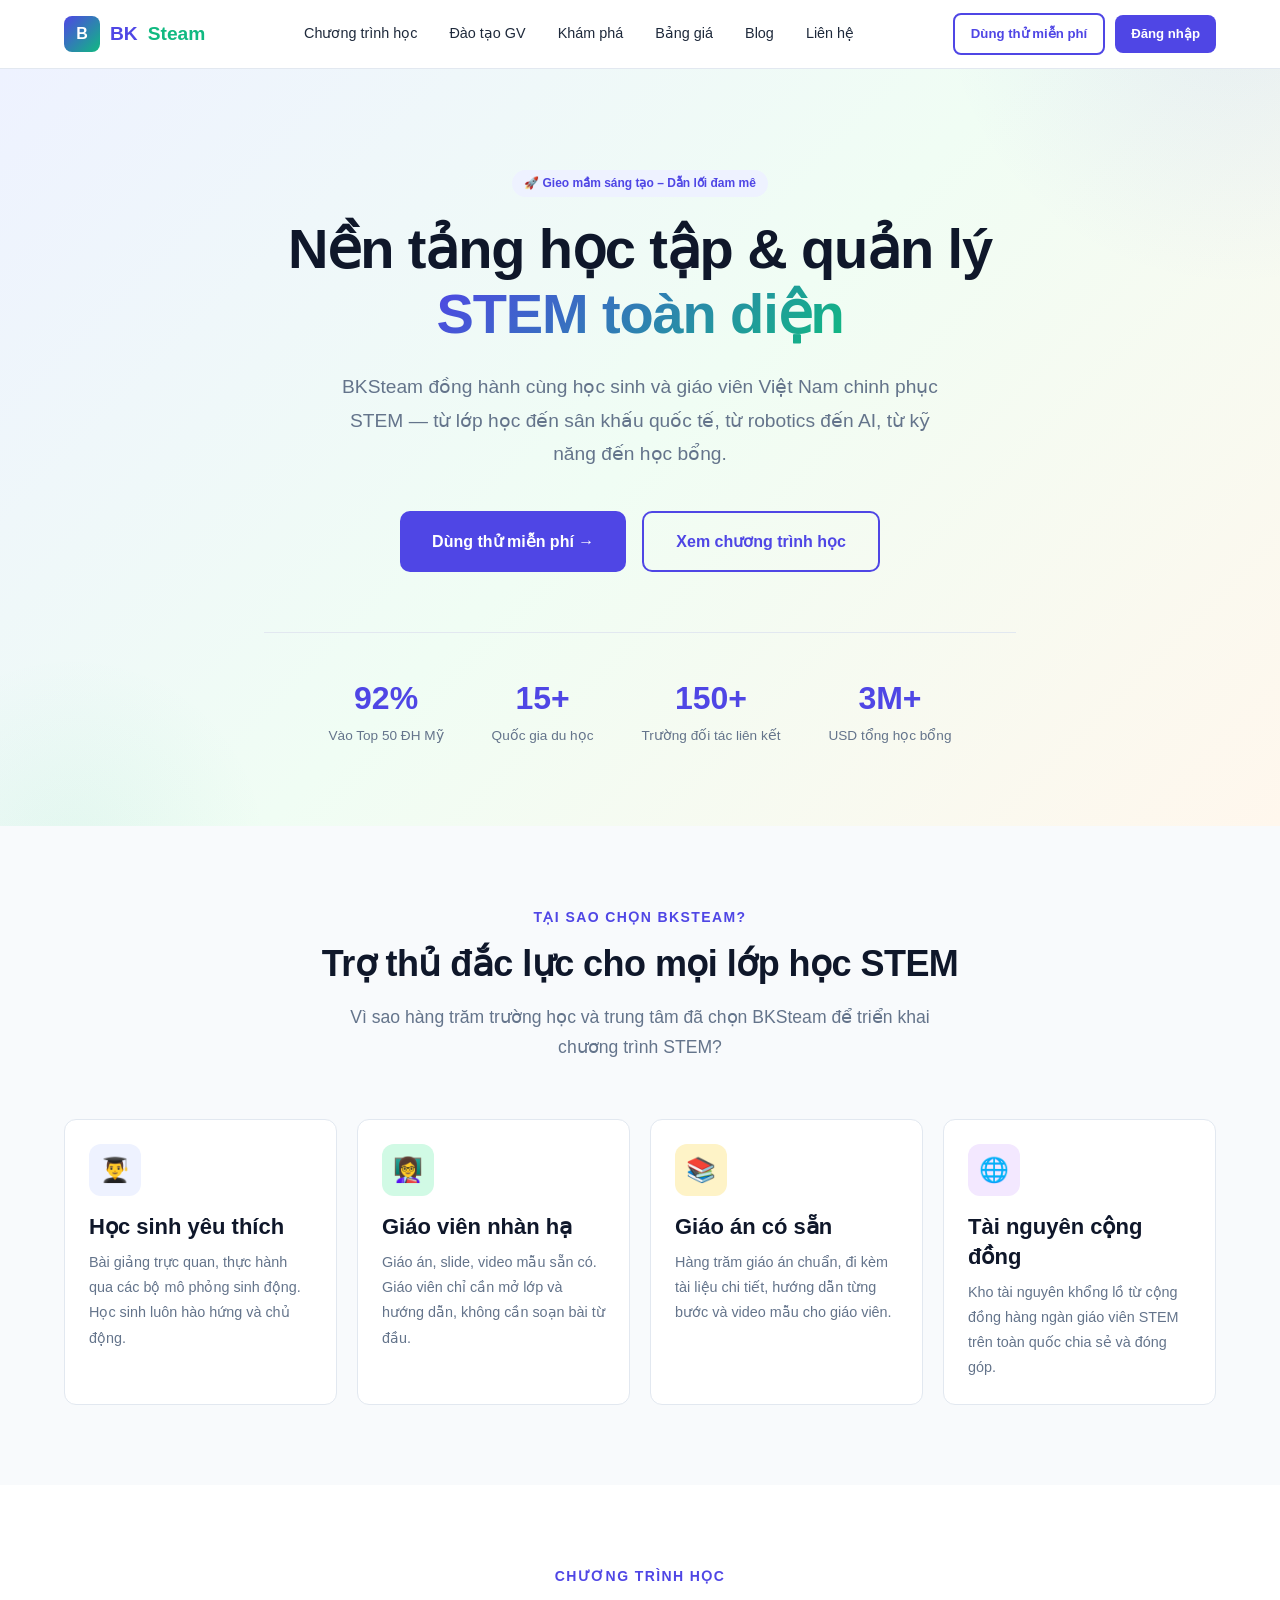
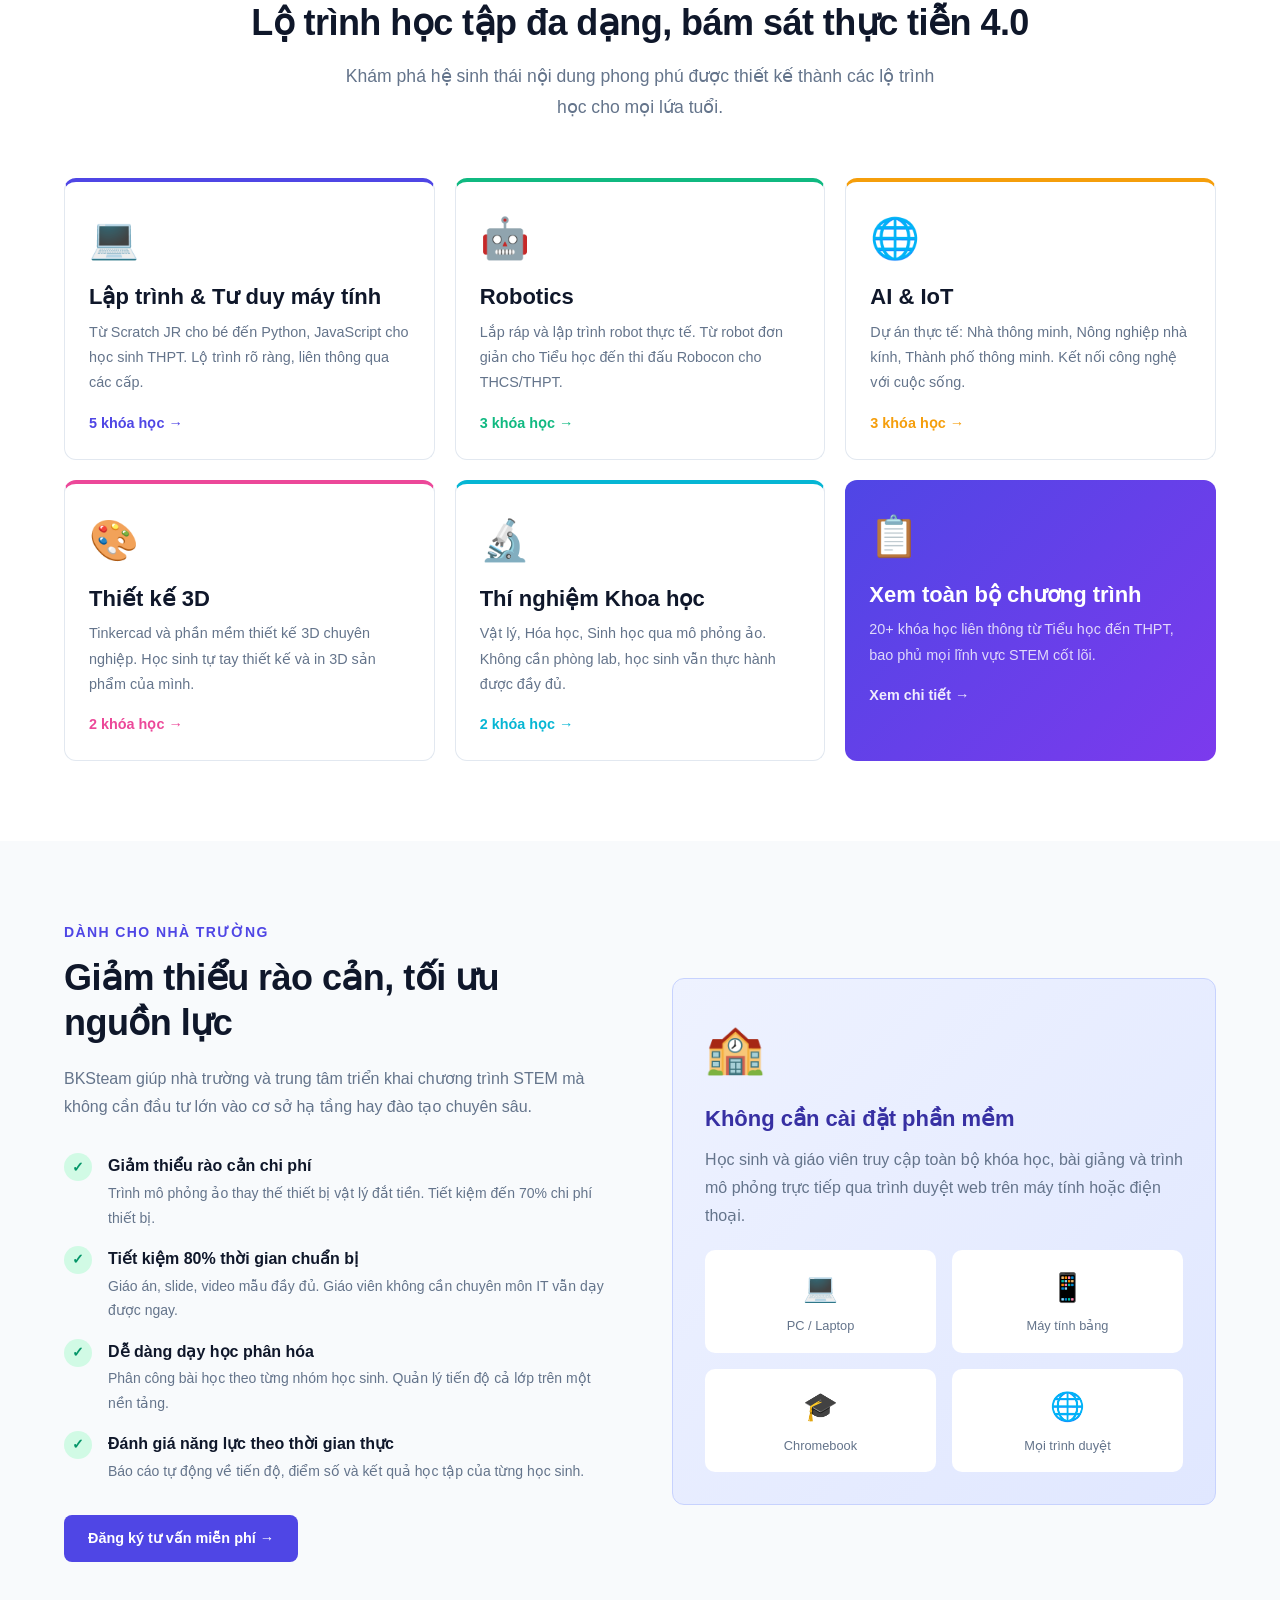
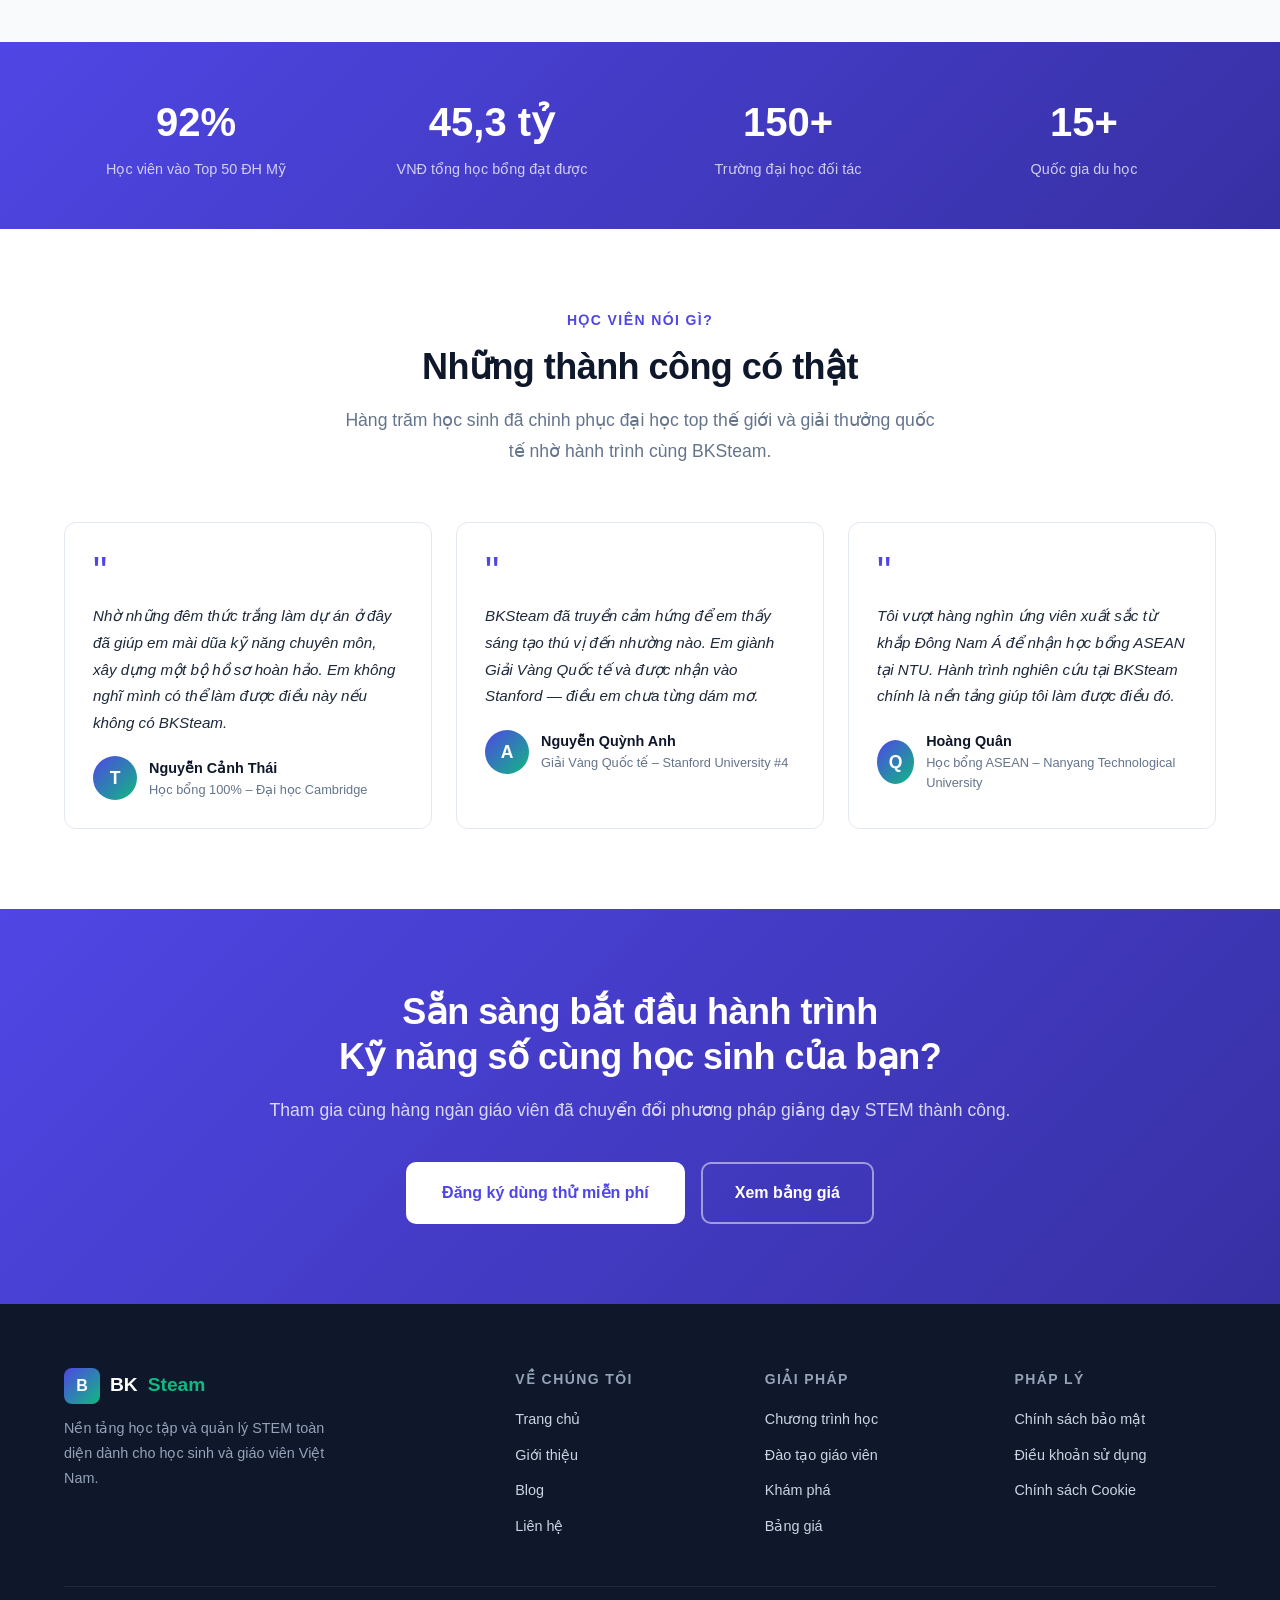
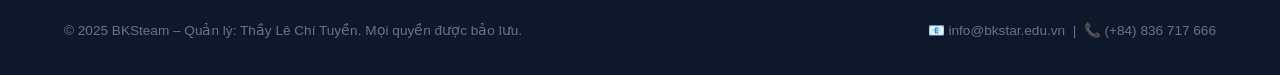
==== index.html @ f7e73af7 "Initial commit – BKSteam website hoàn chỉnh - 8 trang HTML: index, curriculum, teacher-training, exp" ====
﻿<!DOCTYPE html>
<html lang="vi">
<head>
<meta charset="UTF-8">
<meta name="viewport" content="width=device-width, initial-scale=1.0">
<title>BKSteam – Nền tảng học tập và quản lý STEM toàn diện</title>
<meta name="description" content="Giải pháp sẵn sàng cho lớp học giúp các trường và trung tâm triển khai giáo dục STEM dễ dàng.">
<link rel="stylesheet" href="css/style.css">
</head>
<body>

<!-- NAV -->
<nav class="nav">
  <div class="container nav-inner">
    <a href="index.html" class="nav-logo">
      <div class="nav-logo-icon">B</div>
      BK<span>Steam</span>
    </a>
    <div class="nav-links">
      <a href="curriculum.html">Chương trình học</a>
      <a href="teacher-training.html">Đào tạo GV</a>
      <a href="explore.html">Khám phá</a>
      <a href="pricing.html">Bảng giá</a>
      <a href="blog.html">Blog</a>
      <a href="contact.html">Liên hệ</a>
    </div>
    <div class="nav-cta">
      <a href="contact.html" class="btn btn-outline btn-sm">Dùng thử miễn phí</a>
      <a href="login.html" class="btn btn-primary btn-sm">Đăng nhập</a>
    </div>
    <button class="nav-hamburger" aria-label="Menu">
      <span></span><span></span><span></span>
    </button>
  </div>
  <div class="nav-mobile">
    <a href="curriculum.html">Chương trình học</a>
    <a href="teacher-training.html">Đào tạo Giáo viên</a>
    <a href="explore.html">Khám phá</a>
    <a href="pricing.html">Bảng giá</a>
    <a href="blog.html">Blog</a>
    <a href="contact.html">Liên hệ</a>
    <a href="contact.html" class="btn btn-primary">Dùng thử miễn phí</a>
  </div>
</nav>

<!-- HERO -->
<section class="hero">
  <div class="container hero-content">
    <div class="hero-badge">
      <span class="badge badge-primary">🚀 Gieo mầm sáng tạo – Dẫn lối đam mê</span>
    </div>
    <h1>Nền tảng học tập &amp; quản lý<br><span>STEM toàn diện</span></h1>
    <p>BKSteam đồng hành cùng học sinh và giáo viên Việt Nam chinh phục STEM — từ lớp học đến sân khấu quốc tế, từ robotics đến AI, từ kỹ năng đến học bổng.</p>
    <div class="hero-cta">
      <a href="contact.html" class="btn btn-primary btn-lg">Dùng thử miễn phí →</a>
      <a href="curriculum.html" class="btn btn-outline btn-lg">Xem chương trình học</a>
    </div>
    <div class="hero-stats">
      <div>
        <div class="hero-stat-num">92%</div>
        <div class="hero-stat-label">Vào Top 50 ĐH Mỹ</div>
      </div>
      <div>
        <div class="hero-stat-num">15+</div>
        <div class="hero-stat-label">Quốc gia du học</div>
      </div>
      <div>
        <div class="hero-stat-num">150+</div>
        <div class="hero-stat-label">Trường đối tác liên kết</div>
      </div>
      <div>
        <div class="hero-stat-num">3M+</div>
        <div class="hero-stat-label">USD tổng học bổng</div>
      </div>
    </div>
  </div>
</section>

<!-- FEATURES -->
<section class="section bg-gray" style="background:var(--bg-gray)">
  <div class="container">
    <div class="section-header">
      <div class="label">Tại sao chọn BKSteam?</div>
      <h2>Trợ thủ đắc lực cho mọi lớp học STEM</h2>
      <p>Vì sao hàng trăm trường học và trung tâm đã chọn BKSteam để triển khai chương trình STEM?</p>
    </div>
    <div class="grid-4">
      <div class="card">
        <div class="card-icon blue">👨‍🎓</div>
        <h3>Học sinh yêu thích</h3>
        <p>Bài giảng trực quan, thực hành qua các bộ mô phỏng sinh động. Học sinh luôn hào hứng và chủ động.</p>
      </div>
      <div class="card">
        <div class="card-icon green">👩‍🏫</div>
        <h3>Giáo viên nhàn hạ</h3>
        <p>Giáo án, slide, video mẫu sẵn có. Giáo viên chỉ cần mở lớp và hướng dẫn, không cần soạn bài từ đầu.</p>
      </div>
      <div class="card">
        <div class="card-icon amber">📚</div>
        <h3>Giáo án có sẵn</h3>
        <p>Hàng trăm giáo án chuẩn, đi kèm tài liệu chi tiết, hướng dẫn từng bước và video mẫu cho giáo viên.</p>
      </div>
      <div class="card">
        <div class="card-icon purple">🌐</div>
        <h3>Tài nguyên cộng đồng</h3>
        <p>Kho tài nguyên khổng lồ từ cộng đồng hàng ngàn giáo viên STEM trên toàn quốc chia sẻ và đóng góp.</p>
      </div>
    </div>
  </div>
</section>

<!-- CURRICULUM PREVIEW -->
<section class="section">
  <div class="container">
    <div class="section-header">
      <div class="label">Chương trình học</div>
      <h2>Lộ trình học tập đa dạng, bám sát thực tiễn 4.0</h2>
      <p>Khám phá hệ sinh thái nội dung phong phú được thiết kế thành các lộ trình học cho mọi lứa tuổi.</p>
    </div>
    <div class="grid-3" style="gap:20px">
      <a href="curriculum.html#lap-trinh" class="card" style="border-top:4px solid #4F46E5">
        <div style="font-size:2.5rem;margin-bottom:12px">💻</div>
        <h3>Lập trình & Tư duy máy tính</h3>
        <p>Từ Scratch JR cho bé đến Python, JavaScript cho học sinh THPT. Lộ trình rõ ràng, liên thông qua các cấp.</p>
        <div style="margin-top:16px;color:var(--primary);font-weight:600;font-size:.9rem">5 khóa học →</div>
      </a>
      <a href="curriculum.html#robotics" class="card" style="border-top:4px solid #10B981">
        <div style="font-size:2.5rem;margin-bottom:12px">🤖</div>
        <h3>Robotics</h3>
        <p>Lắp ráp và lập trình robot thực tế. Từ robot đơn giản cho Tiểu học đến thi đấu Robocon cho THCS/THPT.</p>
        <div style="margin-top:16px;color:var(--secondary);font-weight:600;font-size:.9rem">3 khóa học →</div>
      </a>
      <a href="curriculum.html#ai-iot" class="card" style="border-top:4px solid #F59E0B">
        <div style="font-size:2.5rem;margin-bottom:12px">🌐</div>
        <h3>AI & IoT</h3>
        <p>Dự án thực tế: Nhà thông minh, Nông nghiệp nhà kính, Thành phố thông minh. Kết nối công nghệ với cuộc sống.</p>
        <div style="margin-top:16px;color:var(--accent);font-weight:600;font-size:.9rem">3 khóa học →</div>
      </a>
      <a href="curriculum.html#thiet-ke-3d" class="card" style="border-top:4px solid #EC4899">
        <div style="font-size:2.5rem;margin-bottom:12px">🎨</div>
        <h3>Thiết kế 3D</h3>
        <p>Tinkercad và phần mềm thiết kế 3D chuyên nghiệp. Học sinh tự tay thiết kế và in 3D sản phẩm của mình.</p>
        <div style="margin-top:16px;color:#EC4899;font-weight:600;font-size:.9rem">2 khóa học →</div>
      </a>
      <a href="curriculum.html#khoa-hoc" class="card" style="border-top:4px solid #06B6D4">
        <div style="font-size:2.5rem;margin-bottom:12px">🔬</div>
        <h3>Thí nghiệm Khoa học</h3>
        <p>Vật lý, Hóa học, Sinh học qua mô phỏng ảo. Không cần phòng lab, học sinh vẫn thực hành được đầy đủ.</p>
        <div style="margin-top:16px;color:#06B6D4;font-weight:600;font-size:.9rem">2 khóa học →</div>
      </a>
      <a href="curriculum.html" class="card" style="background:linear-gradient(135deg,#4F46E5,#7C3AED);border:none;color:#fff">
        <div style="font-size:2.5rem;margin-bottom:12px">📋</div>
        <h3 style="color:#fff">Xem toàn bộ chương trình</h3>
        <p style="color:rgba(255,255,255,.8)">20+ khóa học liên thông từ Tiểu học đến THPT, bao phủ mọi lĩnh vực STEM cốt lõi.</p>
        <div style="margin-top:16px;color:rgba(255,255,255,.9);font-weight:600;font-size:.9rem">Xem chi tiết →</div>
      </a>
    </div>
  </div>
</section>

<!-- BENEFITS FOR SCHOOLS -->
<section class="section" style="background:var(--bg-gray)">
  <div class="container">
    <div style="display:grid;grid-template-columns:1fr 1fr;gap:64px;align-items:center">
      <div>
        <div class="label" style="color:var(--primary);font-size:.875rem;font-weight:700;letter-spacing:.1em;text-transform:uppercase;margin-bottom:12px">Dành cho nhà trường</div>
        <h2 style="color:var(--text-dark);margin-bottom:20px">Giảm thiểu rào cản, tối ưu nguồn lực</h2>
        <p style="margin-bottom:32px">BKSteam giúp nhà trường và trung tâm triển khai chương trình STEM mà không cần đầu tư lớn vào cơ sở hạ tầng hay đào tạo chuyên sâu.</p>
        <div class="feature-list">
          <div class="feature-item">
            <div class="feature-check">✓</div>
            <div>
              <h4>Giảm thiểu rào cản chi phí</h4>
              <p>Trình mô phỏng ảo thay thế thiết bị vật lý đắt tiền. Tiết kiệm đến 70% chi phí thiết bị.</p>
            </div>
          </div>
          <div class="feature-item">
            <div class="feature-check">✓</div>
            <div>
              <h4>Tiết kiệm 80% thời gian chuẩn bị</h4>
              <p>Giáo án, slide, video mẫu đầy đủ. Giáo viên không cần chuyên môn IT vẫn dạy được ngay.</p>
            </div>
          </div>
          <div class="feature-item">
            <div class="feature-check">✓</div>
            <div>
              <h4>Dễ dàng dạy học phân hóa</h4>
              <p>Phân công bài học theo từng nhóm học sinh. Quản lý tiến độ cả lớp trên một nền tảng.</p>
            </div>
          </div>
          <div class="feature-item">
            <div class="feature-check">✓</div>
            <div>
              <h4>Đánh giá năng lực theo thời gian thực</h4>
              <p>Báo cáo tự động về tiến độ, điểm số và kết quả học tập của từng học sinh.</p>
            </div>
          </div>
        </div>
        <a href="contact.html" class="btn btn-primary mt-8" style="margin-top:32px">Đăng ký tư vấn miễn phí →</a>
      </div>
      <div>
        <div class="highlight-box">
          <div style="font-size:3rem;margin-bottom:16px">🏫</div>
          <h3 style="color:var(--primary-dark);margin-bottom:12px">Không cần cài đặt phần mềm</h3>
          <p style="margin-bottom:20px">Học sinh và giáo viên truy cập toàn bộ khóa học, bài giảng và trình mô phỏng trực tiếp qua trình duyệt web trên máy tính hoặc điện thoại.</p>
          <div style="display:grid;grid-template-columns:1fr 1fr;gap:16px">
            <div style="background:#fff;border-radius:10px;padding:16px;text-align:center">
              <div style="font-size:1.75rem">💻</div>
              <div style="font-size:.8rem;color:var(--text-muted);margin-top:6px">PC / Laptop</div>
            </div>
            <div style="background:#fff;border-radius:10px;padding:16px;text-align:center">
              <div style="font-size:1.75rem">📱</div>
              <div style="font-size:.8rem;color:var(--text-muted);margin-top:6px">Máy tính bảng</div>
            </div>
            <div style="background:#fff;border-radius:10px;padding:16px;text-align:center">
              <div style="font-size:1.75rem">🎓</div>
              <div style="font-size:.8rem;color:var(--text-muted);margin-top:6px">Chromebook</div>
            </div>
            <div style="background:#fff;border-radius:10px;padding:16px;text-align:center">
              <div style="font-size:1.75rem">🌐</div>
              <div style="font-size:.8rem;color:var(--text-muted);margin-top:6px">Mọi trình duyệt</div>
            </div>
          </div>
        </div>
      </div>
    </div>
  </div>
</section>

<!-- STATS -->
<div class="stats-bar">
  <div class="container">
    <div class="stats-bar-grid">
      <div><div class="stats-bar-num">92%</div><div class="stats-bar-label">Học viên vào Top 50 ĐH Mỹ</div></div>
      <div><div class="stats-bar-num">45,3 tỷ</div><div class="stats-bar-label">VNĐ tổng học bổng đạt được</div></div>
      <div><div class="stats-bar-num">150+</div><div class="stats-bar-label">Trường đại học đối tác</div></div>
      <div><div class="stats-bar-num">15+</div><div class="stats-bar-label">Quốc gia du học</div></div>
    </div>
  </div>
</div>

<!-- TESTIMONIALS -->
<section class="section">
  <div class="container">
    <div class="section-header">
      <div class="label">Học viên nói gì?</div>
      <h2>Những thành công có thật</h2>
      <p>Hàng trăm học sinh đã chinh phục đại học top thế giới và giải thưởng quốc tế nhờ hành trình cùng BKSteam.</p>
    </div>
    <div class="grid-3">
      <div class="testimonial-card">
        <div class="testimonial-quote">"</div>
        <p>Nhờ những đêm thức trắng làm dự án ở đây đã giúp em mài dũa kỹ năng chuyên môn, xây dựng một bộ hồ sơ hoàn hảo. Em không nghĩ mình có thể làm được điều này nếu không có BKSteam.</p>
        <div class="testimonial-author">
          <div class="testimonial-avatar">T</div>
          <div>
            <div class="testimonial-name">Nguyễn Cảnh Thái</div>
            <div class="testimonial-role">Học bổng 100% – Đại học Cambridge</div>
          </div>
        </div>
      </div>
      <div class="testimonial-card">
        <div class="testimonial-quote">"</div>
        <p>BKSteam đã truyền cảm hứng để em thấy sáng tạo thú vị đến nhường nào. Em giành Giải Vàng Quốc tế và được nhận vào Stanford — điều em chưa từng dám mơ.</p>
        <div class="testimonial-author">
          <div class="testimonial-avatar">A</div>
          <div>
            <div class="testimonial-name">Nguyễn Quỳnh Anh</div>
            <div class="testimonial-role">Giải Vàng Quốc tế – Stanford University #4</div>
          </div>
        </div>
      </div>
      <div class="testimonial-card">
        <div class="testimonial-quote">"</div>
        <p>Tôi vượt hàng nghìn ứng viên xuất sắc từ khắp Đông Nam Á để nhận học bổng ASEAN tại NTU. Hành trình nghiên cứu tại BKSteam chính là nền tảng giúp tôi làm được điều đó.</p>
        <div class="testimonial-author">
          <div class="testimonial-avatar">Q</div>
          <div>
            <div class="testimonial-name">Hoàng Quân</div>
            <div class="testimonial-role">Học bổng ASEAN – Nanyang Technological University</div>
          </div>
        </div>
      </div>
    </div>
  </div>
</section>

<!-- CTA -->
<section class="cta-section">
  <div class="container">
    <h2>Sẵn sàng bắt đầu hành trình<br>Kỹ năng số cùng học sinh của bạn?</h2>
    <p>Tham gia cùng hàng ngàn giáo viên đã chuyển đổi phương pháp giảng dạy STEM thành công.</p>
    <div style="display:flex;gap:16px;justify-content:center;flex-wrap:wrap">
      <a href="contact.html" class="btn btn-white btn-lg">Đăng ký dùng thử miễn phí</a>
      <a href="pricing.html" class="btn btn-outline btn-lg" style="border-color:rgba(255,255,255,.5);color:#fff">Xem bảng giá</a>
    </div>
  </div>
</section>

<!-- FOOTER -->
<footer>
  <div class="container">
    <div class="footer-grid">
      <div class="footer-brand">
        <a href="index.html" class="nav-logo" style="color:#fff"><div class="nav-logo-icon">B</div>BK<span>Steam</span></a>
        <p>Nền tảng học tập và quản lý STEM toàn diện dành cho học sinh và giáo viên Việt Nam.</p>
      </div>
      <div class="footer-col">
        <h4>VỀ CHÚNG TÔI</h4>
        <ul>
          <li><a href="index.html">Trang chủ</a></li><li><a href="gioi-thieu.html">Giới thiệu</a></li>
          <li><a href="blog.html">Blog</a></li>
          <li><a href="contact.html">Liên hệ</a></li>
        </ul>
      </div>
      <div class="footer-col">
        <h4>GIẢI PHÁP</h4>
        <ul>
          <li><a href="curriculum.html">Chương trình học</a></li>
          <li><a href="teacher-training.html">Đào tạo giáo viên</a></li>
          <li><a href="explore.html">Khám phá</a></li>
          <li><a href="pricing.html">Bảng giá</a></li>
        </ul>
      </div>
      <div class="footer-col">
        <h4>PHÁP LÝ</h4>
        <ul>
          <li><a href="privacy.html">Chính sách bảo mật</a></li>
          <li><a href="terms.html">Điều khoản sử dụng</a></li>
          <li><a href="cookie.html">Chính sách Cookie</a></li>
        </ul>
      </div>
    </div>
    <div class="footer-bottom">
      <p>© 2025 BKSteam – Quản lý: Thầy Lê Chí Tuyền. Mọi quyền được bảo lưu.</p>
      <p>📧 info@bkstar.edu.vn &nbsp;|&nbsp; 📞 (+84) 836 717 666</p>
    </div>
  </div>
</footer>

<script src="js/main.js"></script>
</body>
</html>
---- css/style.css ----
/* ===== CSS VARIABLES ===== */
:root {
  --primary: #4F46E5;
  --primary-dark: #3730A3;
  --primary-light: #818CF8;
  --secondary: #10B981;
  --secondary-dark: #059669;
  --accent: #F59E0B;
  --danger: #EF4444;
  --text-dark: #0F172A;
  --text: #1E293B;
  --text-muted: #64748B;
  --text-light: #94A3B8;
  --bg: #FFFFFF;
  --bg-gray: #F8FAFC;
  --bg-dark: #0F172A;
  --border: #E2E8F0;
  --shadow-sm: 0 1px 3px rgba(0,0,0,.08), 0 1px 2px rgba(0,0,0,.06);
  --shadow: 0 4px 6px -1px rgba(0,0,0,.1), 0 2px 4px -1px rgba(0,0,0,.06);
  --shadow-lg: 0 10px 15px -3px rgba(0,0,0,.1), 0 4px 6px -2px rgba(0,0,0,.05);
  --shadow-xl: 0 20px 25px -5px rgba(0,0,0,.1), 0 10px 10px -5px rgba(0,0,0,.04);
  --radius: 12px;
  --radius-sm: 8px;
  --radius-lg: 20px;
  --transition: all .2s ease;
}

/* ===== RESET ===== */
*, *::before, *::after { box-sizing: border-box; margin: 0; padding: 0; }
html { scroll-behavior: smooth; }
body { font-family: 'Inter', -apple-system, BlinkMacSystemFont, 'Segoe UI', sans-serif; color: var(--text); background: var(--bg); line-height: 1.6; font-size: 16px; }
img { max-width: 100%; height: auto; display: block; }
a { color: inherit; text-decoration: none; }
ul { list-style: none; }
button { cursor: pointer; border: none; background: none; font-family: inherit; }
input, textarea, select { font-family: inherit; }

/* ===== TYPOGRAPHY ===== */
h1 { font-size: clamp(2rem, 5vw, 3.5rem); font-weight: 800; line-height: 1.15; letter-spacing: -0.02em; }
h2 { font-size: clamp(1.5rem, 3vw, 2.25rem); font-weight: 700; line-height: 1.25; letter-spacing: -0.015em; }
h3 { font-size: clamp(1.1rem, 2vw, 1.375rem); font-weight: 600; line-height: 1.35; }
h4 { font-size: 1rem; font-weight: 600; }
p { color: var(--text-muted); line-height: 1.75; }

/* ===== LAYOUT ===== */
.container { max-width: 1200px; margin: 0 auto; padding: 0 24px; }
.section { padding: 80px 0; }
.section-sm { padding: 48px 0; }
.grid-2 { display: grid; grid-template-columns: repeat(2, 1fr); gap: 24px; }
.grid-3 { display: grid; grid-template-columns: repeat(3, 1fr); gap: 24px; }
.grid-4 { display: grid; grid-template-columns: repeat(4, 1fr); gap: 20px; }
.flex { display: flex; }
.flex-center { display: flex; align-items: center; justify-content: center; }
.flex-between { display: flex; align-items: center; justify-content: space-between; }
.gap-4 { gap: 16px; }
.gap-6 { gap: 24px; }

/* ===== BUTTONS ===== */
.btn { display: inline-flex; align-items: center; gap: 8px; padding: 12px 24px; border-radius: 8px; font-weight: 600; font-size: .9rem; transition: var(--transition); white-space: nowrap; }
.btn-primary { background: var(--primary); color: #fff; }
.btn-primary:hover { background: var(--primary-dark); transform: translateY(-1px); box-shadow: var(--shadow); }
.btn-secondary { background: var(--secondary); color: #fff; }
.btn-secondary:hover { background: var(--secondary-dark); transform: translateY(-1px); box-shadow: var(--shadow); }
.btn-outline { border: 2px solid var(--primary); color: var(--primary); }
.btn-outline:hover { background: var(--primary); color: #fff; }
.btn-white { background: #fff; color: var(--primary); }
.btn-white:hover { background: #F1F5F9; }
.btn-lg { padding: 16px 32px; font-size: 1rem; border-radius: 10px; }
.btn-sm { padding: 8px 16px; font-size: .825rem; }

/* ===== BADGES ===== */
.badge { display: inline-flex; align-items: center; gap: 4px; padding: 4px 12px; border-radius: 100px; font-size: .75rem; font-weight: 600; }
.badge-primary { background: #EEF2FF; color: var(--primary); }
.badge-secondary { background: #D1FAE5; color: var(--secondary-dark); }
.badge-accent { background: #FEF3C7; color: #92400E; }
.badge-gray { background: var(--bg-gray); color: var(--text-muted); }
.badge-easy { background: #D1FAE5; color: #065F46; }
.badge-medium { background: #FEF3C7; color: #92400E; }
.badge-hard { background: #FEE2E2; color: #991B1B; }

/* ===== SECTION HEADER ===== */
.section-header { text-align: center; margin-bottom: 56px; }
.section-header .label { color: var(--primary); font-size: .875rem; font-weight: 700; letter-spacing: .1em; text-transform: uppercase; margin-bottom: 12px; }
.section-header h2 { color: var(--text-dark); margin-bottom: 16px; }
.section-header p { font-size: 1.1rem; max-width: 600px; margin: 0 auto; }

/* ===== NAVIGATION ===== */
.nav { position: sticky; top: 0; z-index: 1000; background: rgba(255,255,255,.95); backdrop-filter: blur(12px); border-bottom: 1px solid var(--border); }
.nav-inner { display: flex; align-items: center; justify-content: space-between; height: 68px; }
.nav-logo { display: flex; align-items: center; gap: 10px; font-weight: 800; font-size: 1.2rem; color: var(--primary); }
.nav-logo span { color: var(--secondary); }
.nav-logo-icon { width: 36px; height: 36px; background: linear-gradient(135deg, var(--primary), var(--secondary)); border-radius: 8px; display: flex; align-items: center; justify-content: center; color: #fff; font-weight: 900; font-size: 1rem; }
.nav-links { display: flex; align-items: center; gap: 4px; }
.nav-links a { padding: 8px 14px; border-radius: 8px; font-size: .9rem; font-weight: 500; color: var(--text); transition: var(--transition); }
.nav-links a:hover, .nav-links a.active { color: var(--primary); background: #EEF2FF; }
.nav-cta { display: flex; align-items: center; gap: 10px; }
.nav-hamburger { display: none; flex-direction: column; gap: 5px; padding: 8px; cursor: pointer; }
.nav-hamburger span { width: 22px; height: 2px; background: var(--text); border-radius: 2px; transition: var(--transition); }
.nav-mobile { display: none; position: absolute; top: 100%; left: 0; right: 0; background: #fff; border-bottom: 1px solid var(--border); padding: 16px 24px; flex-direction: column; gap: 4px; box-shadow: var(--shadow-lg); }
.nav-mobile.open { display: flex; }
.nav-mobile a { padding: 12px 16px; border-radius: 8px; font-weight: 500; color: var(--text); }
.nav-mobile a:hover { background: var(--bg-gray); color: var(--primary); }
.nav-mobile .btn { width: 100%; justify-content: center; margin-top: 8px; }

/* ===== HERO ===== */
.hero { padding: 100px 0 80px; background: linear-gradient(135deg, #EEF2FF 0%, #F0FDF4 50%, #FFF7ED 100%); position: relative; overflow: hidden; }
.hero::before { content: ''; position: absolute; top: -50%; right: -20%; width: 600px; height: 600px; background: radial-gradient(circle, rgba(79,70,229,.08) 0%, transparent 70%); border-radius: 50%; }
.hero::after { content: ''; position: absolute; bottom: -30%; left: -10%; width: 400px; height: 400px; background: radial-gradient(circle, rgba(16,185,129,.06) 0%, transparent 70%); border-radius: 50%; }
.hero-content { position: relative; z-index: 1; text-align: center; max-width: 800px; margin: 0 auto; }
.hero-badge { margin-bottom: 20px; }
.hero h1 { color: var(--text-dark); margin-bottom: 24px; }
.hero h1 span { background: linear-gradient(135deg, var(--primary), var(--secondary)); -webkit-background-clip: text; -webkit-text-fill-color: transparent; background-clip: text; }
.hero p { font-size: 1.2rem; color: var(--text-muted); margin-bottom: 40px; max-width: 620px; margin-left: auto; margin-right: auto; }
.hero-cta { display: flex; gap: 16px; justify-content: center; flex-wrap: wrap; }
.hero-stats { display: flex; gap: 48px; justify-content: center; margin-top: 60px; padding-top: 40px; border-top: 1px solid var(--border); }
.hero-stat-num { font-size: 2rem; font-weight: 800; color: var(--primary); }
.hero-stat-label { font-size: .85rem; color: var(--text-muted); }

/* ===== CARDS ===== */
.card { background: #fff; border-radius: var(--radius); border: 1px solid var(--border); padding: 24px; transition: var(--transition); }
.card:hover { box-shadow: var(--shadow-lg); transform: translateY(-2px); border-color: transparent; }
.card-icon { width: 52px; height: 52px; border-radius: 12px; display: flex; align-items: center; justify-content: center; font-size: 1.5rem; margin-bottom: 16px; }
.card-icon.blue { background: #EEF2FF; }
.card-icon.green { background: #D1FAE5; }
.card-icon.amber { background: #FEF3C7; }
.card-icon.purple { background: #F3E8FF; }
.card-icon.red { background: #FEE2E2; }
.card h3 { margin-bottom: 8px; color: var(--text-dark); }
.card p { font-size: .9rem; }

/* ===== COURSE CARDS ===== */
.course-card { background: #fff; border-radius: var(--radius); border: 1px solid var(--border); overflow: hidden; transition: var(--transition); }
.course-card:hover { box-shadow: var(--shadow-lg); transform: translateY(-3px); border-color: transparent; }
.course-card-header { padding: 20px; background: linear-gradient(135deg, #EEF2FF, #F0FDF4); }
.course-card-body { padding: 20px; }
.course-card-tags { display: flex; gap: 8px; flex-wrap: wrap; margin-bottom: 12px; }
.course-card h3 { font-size: 1rem; color: var(--text-dark); margin-bottom: 8px; }
.course-card-meta { display: flex; gap: 12px; align-items: center; font-size: .8rem; color: var(--text-muted); margin-top: 12px; }
.course-card-meta span { display: flex; align-items: center; gap: 4px; }
.course-card .btn { width: 100%; justify-content: center; margin-top: 16px; }

/* ===== SUBJECT TABS ===== */
.subject-tabs { display: flex; gap: 8px; flex-wrap: wrap; margin-bottom: 32px; }
.subject-tab { padding: 8px 18px; border-radius: 100px; font-size: .875rem; font-weight: 500; border: 2px solid var(--border); color: var(--text-muted); background: #fff; cursor: pointer; transition: var(--transition); }
.subject-tab:hover { border-color: var(--primary); color: var(--primary); }
.subject-tab.active { border-color: var(--primary); color: var(--primary); background: #EEF2FF; }

/* ===== GRADE SECTION ===== */
.grade-section { margin-bottom: 56px; }
.grade-header { display: flex; align-items: center; gap: 16px; margin-bottom: 32px; padding: 20px 24px; background: linear-gradient(135deg, #EEF2FF, #E0E7FF); border-radius: var(--radius); }
.grade-emoji { font-size: 2rem; }
.grade-header h2 { font-size: 1.5rem; color: var(--primary-dark); }
.grade-header p { font-size: .9rem; font-style: italic; color: var(--text-muted); margin-top: 2px; }
.subject-group { margin-bottom: 32px; }
.subject-group-header { display: flex; align-items: center; gap: 10px; margin-bottom: 16px; }
.subject-group-header h4 { font-size: .875rem; font-weight: 700; text-transform: uppercase; letter-spacing: .05em; color: var(--text-muted); }
.subject-group-header::after { content: ''; flex: 1; height: 1px; background: var(--border); }

/* ===== PRICING ===== */
.pricing-grid { display: grid; grid-template-columns: repeat(4, 1fr); gap: 20px; }
.pricing-card { background: #fff; border: 2px solid var(--border); border-radius: var(--radius-lg); padding: 32px 24px; position: relative; transition: var(--transition); }
.pricing-card.popular { border-color: var(--primary); }
.pricing-card:hover { box-shadow: var(--shadow-xl); transform: translateY(-4px); }
.pricing-badge { position: absolute; top: -14px; left: 50%; transform: translateX(-50%); background: var(--primary); color: #fff; padding: 4px 16px; border-radius: 100px; font-size: .75rem; font-weight: 700; white-space: nowrap; }
.pricing-card h3 { font-size: 1.25rem; color: var(--text-dark); margin-bottom: 8px; }
.pricing-card .desc { font-size: .875rem; color: var(--text-muted); margin-bottom: 24px; }
.pricing-price { margin-bottom: 24px; }
.pricing-amount { font-size: 2.5rem; font-weight: 800; color: var(--text-dark); }
.pricing-period { font-size: .875rem; color: var(--text-muted); }
.pricing-features { list-style: none; display: flex; flex-direction: column; gap: 12px; margin-bottom: 28px; }
.pricing-features li { display: flex; align-items: flex-start; gap: 10px; font-size: .9rem; color: var(--text); }
.pricing-features li::before { content: '✓'; color: var(--secondary); font-weight: 700; flex-shrink: 0; }
.pricing-card .btn { width: 100%; justify-content: center; }

/* ===== FAQ ===== */
.faq-item { border: 1px solid var(--border); border-radius: var(--radius); overflow: hidden; margin-bottom: 12px; }
.faq-q { width: 100%; display: flex; justify-content: space-between; align-items: center; padding: 20px 24px; font-weight: 600; color: var(--text-dark); background: #fff; cursor: pointer; text-align: left; gap: 16px; }
.faq-q:hover { background: var(--bg-gray); }
.faq-icon { font-size: 1.25rem; color: var(--primary); flex-shrink: 0; transition: var(--transition); }
.faq-a { padding: 0 24px; max-height: 0; overflow: hidden; transition: max-height .3s ease, padding .3s ease; }
.faq-a.open { max-height: 600px; padding: 0 24px 20px; }
.faq-a p { font-size: .95rem; }
.faq-a ul { list-style: disc; padding-left: 20px; margin-top: 8px; }
.faq-a ul li { color: var(--text-muted); font-size: .9rem; margin-bottom: 6px; }

/* ===== TESTIMONIALS ===== */
.testimonial-card { background: #fff; border-radius: var(--radius); border: 1px solid var(--border); padding: 28px; }
.testimonial-quote { font-size: 2.5rem; color: var(--primary); line-height: 1; margin-bottom: 12px; }
.testimonial-card p { font-size: .95rem; font-style: italic; color: var(--text); margin-bottom: 20px; }
.testimonial-author { display: flex; align-items: center; gap: 12px; }
.testimonial-avatar { width: 44px; height: 44px; border-radius: 50%; background: linear-gradient(135deg, var(--primary), var(--secondary)); display: flex; align-items: center; justify-content: center; color: #fff; font-weight: 700; font-size: 1.1rem; }
.testimonial-name { font-weight: 600; font-size: .9rem; color: var(--text-dark); }
.testimonial-role { font-size: .8rem; color: var(--text-muted); }

/* ===== CTA SECTION ===== */
.cta-section { background: linear-gradient(135deg, var(--primary) 0%, var(--primary-dark) 100%); color: #fff; text-align: center; padding: 80px 0; }
.cta-section h2 { color: #fff; margin-bottom: 16px; }
.cta-section p { color: rgba(255,255,255,.8); font-size: 1.1rem; margin-bottom: 36px; }
.cta-section .btn-white { font-size: 1rem; padding: 16px 36px; }

/* ===== FOOTER ===== */
footer { background: var(--bg-dark); color: #fff; padding: 64px 0 32px; }
.footer-grid { display: grid; grid-template-columns: 2fr 1fr 1fr 1fr; gap: 48px; margin-bottom: 48px; }
.footer-brand p { color: #94A3B8; font-size: .9rem; margin-top: 12px; max-width: 280px; }
.footer-col h4 { font-size: .875rem; font-weight: 700; text-transform: uppercase; letter-spacing: .1em; color: #94A3B8; margin-bottom: 16px; }
.footer-col ul { display: flex; flex-direction: column; gap: 10px; }
.footer-col ul a { color: #CBD5E1; font-size: .9rem; transition: var(--transition); }
.footer-col ul a:hover { color: #fff; }
.footer-bottom { border-top: 1px solid #1E293B; padding-top: 32px; display: flex; justify-content: space-between; align-items: center; }
.footer-bottom p { color: #64748B; font-size: .85rem; }

/* ===== CONTACT FORM ===== */
.contact-grid { display: grid; grid-template-columns: 1fr 1.5fr; gap: 64px; align-items: start; }
.contact-info-card { background: linear-gradient(135deg, var(--primary), var(--primary-dark)); color: #fff; border-radius: var(--radius-lg); padding: 40px 36px; }
.contact-info-card h3 { color: #fff; margin-bottom: 8px; }
.contact-info-card > p { color: rgba(255,255,255,.8); margin-bottom: 36px; }
.contact-info-item { display: flex; gap: 16px; align-items: flex-start; margin-bottom: 24px; }
.contact-info-icon { width: 44px; height: 44px; background: rgba(255,255,255,.15); border-radius: 10px; display: flex; align-items: center; justify-content: center; font-size: 1.2rem; flex-shrink: 0; }
.contact-info-label { font-size: .8rem; color: rgba(255,255,255,.65); margin-bottom: 2px; }
.contact-info-value { color: #fff; font-weight: 600; }
.form-group { margin-bottom: 20px; }
.form-group label { display: block; font-weight: 600; font-size: .875rem; color: var(--text-dark); margin-bottom: 8px; }
.form-group input, .form-group textarea, .form-group select { width: 100%; padding: 12px 16px; border: 2px solid var(--border); border-radius: var(--radius-sm); font-size: .95rem; color: var(--text); transition: var(--transition); background: #fff; }
.form-group input:focus, .form-group textarea:focus, .form-group select:focus { outline: none; border-color: var(--primary); box-shadow: 0 0 0 3px rgba(79,70,229,.1); }
.form-grid { display: grid; grid-template-columns: 1fr 1fr; gap: 16px; }
.form-group textarea { resize: vertical; min-height: 120px; }

/* ===== BLOG ===== */
.blog-card { background: #fff; border-radius: var(--radius); border: 1px solid var(--border); overflow: hidden; transition: var(--transition); }
.blog-card:hover { box-shadow: var(--shadow-lg); transform: translateY(-2px); }
.blog-card-img { aspect-ratio: 16/9; background: linear-gradient(135deg, #EEF2FF, #F0FDF4); display: flex; align-items: center; justify-content: center; font-size: 3rem; }
.blog-card-body { padding: 24px; }
.blog-card-meta { display: flex; gap: 12px; align-items: center; margin-bottom: 12px; font-size: .8rem; color: var(--text-muted); }
.blog-card h3 { font-size: 1.1rem; color: var(--text-dark); margin-bottom: 10px; line-height: 1.4; }
.blog-card h3 a:hover { color: var(--primary); }
.blog-card p { font-size: .875rem; }
.blog-card .read-more { display: inline-flex; align-items: center; gap: 6px; margin-top: 16px; font-size: .875rem; font-weight: 600; color: var(--primary); }
.blog-card .read-more:hover { gap: 10px; }

/* ===== TRAINING SCHEDULE ===== */
.schedule-card { background: #fff; border-radius: var(--radius); border: 1px solid var(--border); padding: 24px; display: grid; grid-template-columns: 56px 1fr auto; gap: 16px; align-items: center; transition: var(--transition); }
.schedule-card:hover { box-shadow: var(--shadow); border-color: var(--primary); }
.schedule-num { width: 56px; height: 56px; background: linear-gradient(135deg, var(--primary), var(--secondary)); border-radius: 12px; display: flex; align-items: center; justify-content: center; color: #fff; font-weight: 800; font-size: 1.1rem; flex-shrink: 0; }
.schedule-card h3 { font-size: 1rem; color: var(--text-dark); margin-bottom: 4px; }
.schedule-card p { font-size: .85rem; }

/* ===== FEATURE LIST ===== */
.feature-list { display: flex; flex-direction: column; gap: 16px; }
.feature-item { display: flex; gap: 16px; align-items: flex-start; }
.feature-check { width: 28px; height: 28px; background: #D1FAE5; border-radius: 50%; display: flex; align-items: center; justify-content: center; color: var(--secondary-dark); font-weight: 700; flex-shrink: 0; font-size: .85rem; }
.feature-item h4 { color: var(--text-dark); margin-bottom: 2px; }
.feature-item p { font-size: .875rem; }

/* ===== STATS BAR ===== */
.stats-bar { background: linear-gradient(135deg, var(--primary), var(--primary-dark)); padding: 48px 0; }
.stats-bar-grid { display: grid; grid-template-columns: repeat(4, 1fr); gap: 32px; text-align: center; }
.stats-bar-num { font-size: 2.5rem; font-weight: 800; color: #fff; }
.stats-bar-label { font-size: .9rem; color: rgba(255,255,255,.75); margin-top: 4px; }

/* ===== PAGE HEADER ===== */
.page-header { background: linear-gradient(135deg, #EEF2FF 0%, #F0FDF4 100%); padding: 64px 0 48px; text-align: center; }
.page-header .badge { margin-bottom: 16px; }
.page-header h1 { color: var(--text-dark); margin-bottom: 16px; }
.page-header p { font-size: 1.1rem; max-width: 640px; margin: 0 auto; }

/* ===== EXPLORE FILTERS ===== */
.filters-bar { background: #fff; border-bottom: 1px solid var(--border); padding: 20px 0; position: sticky; top: 68px; z-index: 100; }
.filters-inner { display: flex; gap: 24px; align-items: center; flex-wrap: wrap; }
.filter-group { display: flex; gap: 8px; align-items: center; }
.filter-label { font-size: .8rem; font-weight: 700; text-transform: uppercase; color: var(--text-muted); letter-spacing: .05em; }

/* ===== UTILS ===== */
.text-center { text-align: center; }
.text-primary { color: var(--primary); }
.text-secondary { color: var(--secondary); }
.text-muted { color: var(--text-muted); }
.text-dark { color: var(--text-dark); }
.mt-2 { margin-top: 8px; }
.mt-4 { margin-top: 16px; }
.mt-6 { margin-top: 24px; }
.mt-8 { margin-top: 32px; }
.mb-4 { margin-bottom: 16px; }
.mb-6 { margin-bottom: 24px; }
.mb-8 { margin-bottom: 32px; }
.w-full { width: 100%; }
.rounded { border-radius: var(--radius); }
.divider { border: none; border-top: 1px solid var(--border); margin: 32px 0; }
.highlight-box { background: linear-gradient(135deg, #EEF2FF, #E0E7FF); border-radius: var(--radius); padding: 32px; border: 1px solid #C7D2FE; }
.info-box { background: #F0FDF4; border-radius: var(--radius); padding: 24px; border: 1px solid #A7F3D0; }

/* ===== RESPONSIVE ===== */
@media (max-width: 1024px) {
  .pricing-grid { grid-template-columns: repeat(2, 1fr); }
  .footer-grid { grid-template-columns: 1fr 1fr; }
  .contact-grid { grid-template-columns: 1fr; gap: 32px; }
}
@media (max-width: 768px) {
  .section { padding: 56px 0; }
  h1 { font-size: 2rem; }
  h2 { font-size: 1.5rem; }
  .grid-2, .grid-3, .grid-4 { grid-template-columns: 1fr; }
  .pricing-grid { grid-template-columns: 1fr; }
  .stats-bar-grid { grid-template-columns: repeat(2, 1fr); }
  .hero { padding: 64px 0 48px; }
  .hero-stats { flex-wrap: wrap; gap: 24px; }
  .nav-links, .nav-cta { display: none; }
  .nav-hamburger { display: flex; }
  .footer-grid { grid-template-columns: 1fr; gap: 32px; }
  .footer-bottom { flex-direction: column; gap: 12px; text-align: center; }
  .form-grid { grid-template-columns: 1fr; }
  .schedule-card { grid-template-columns: 44px 1fr; }
  .schedule-card .btn { display: none; }
}
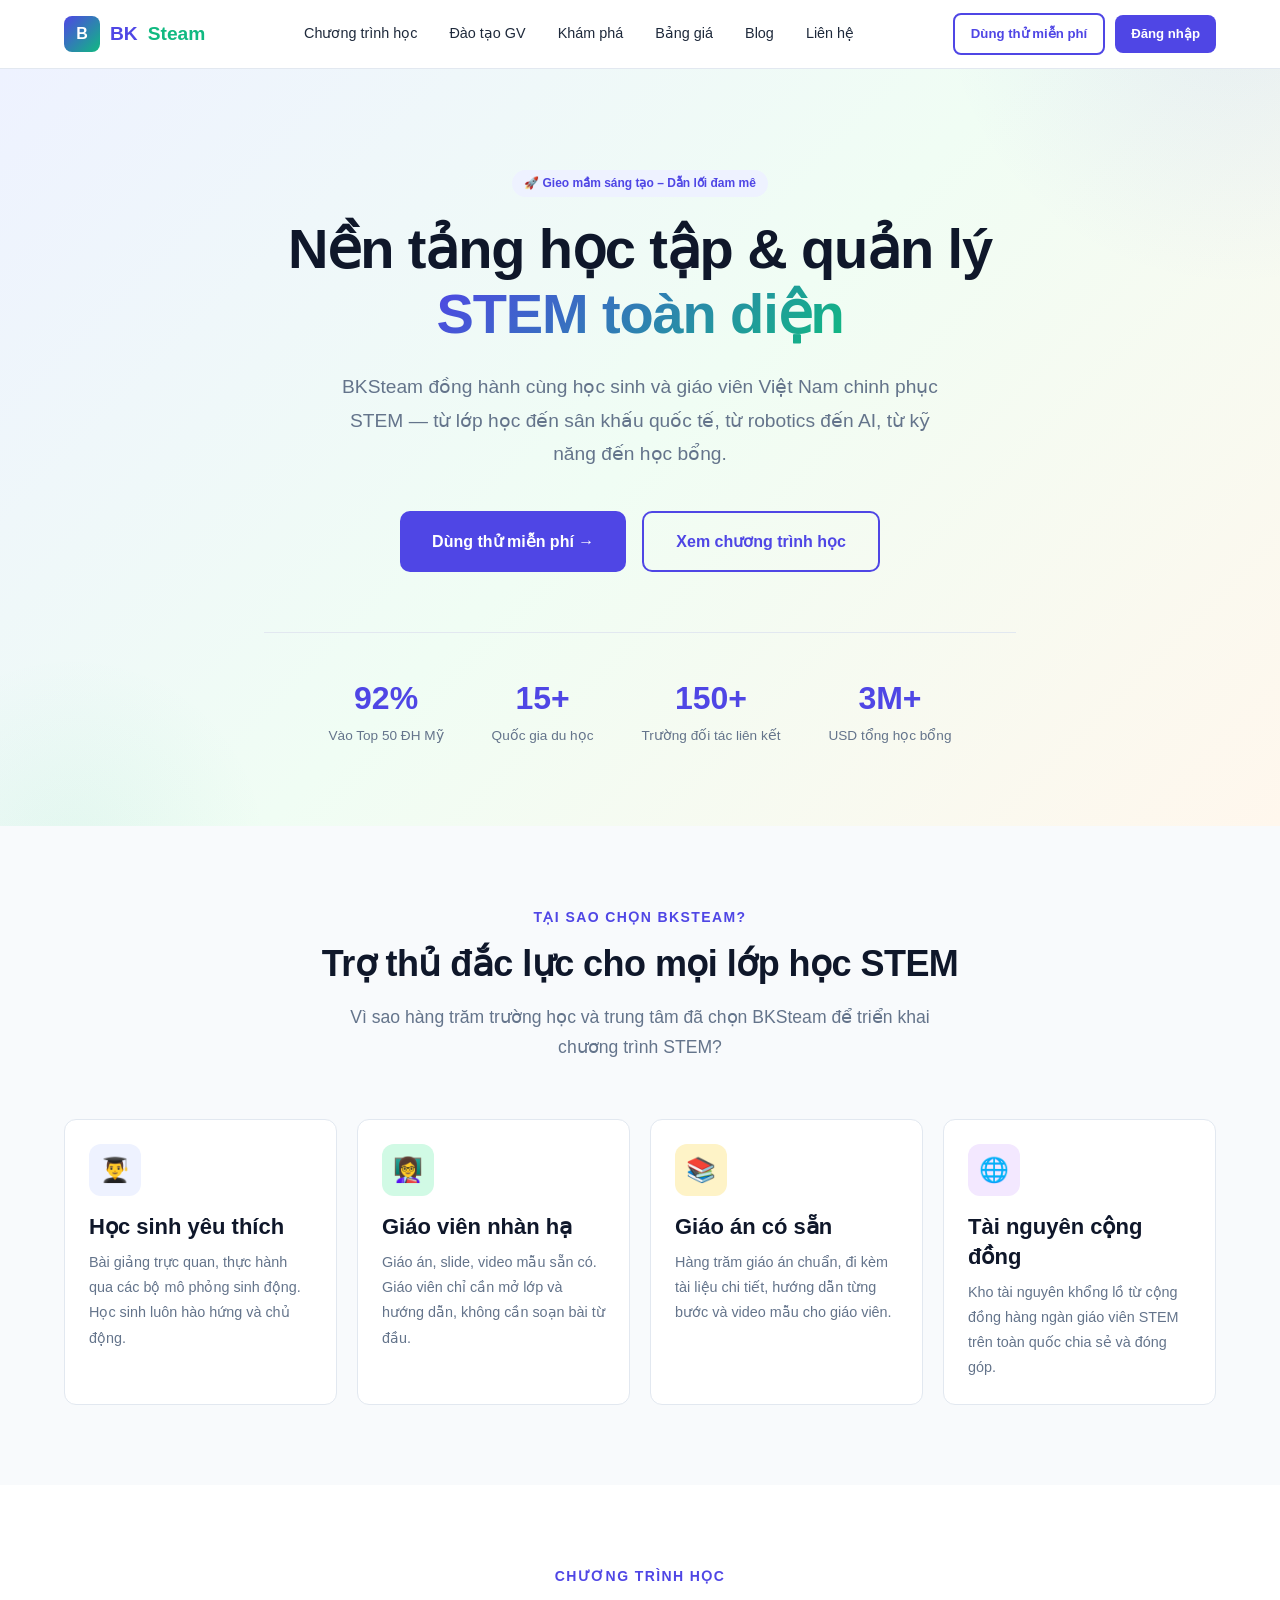
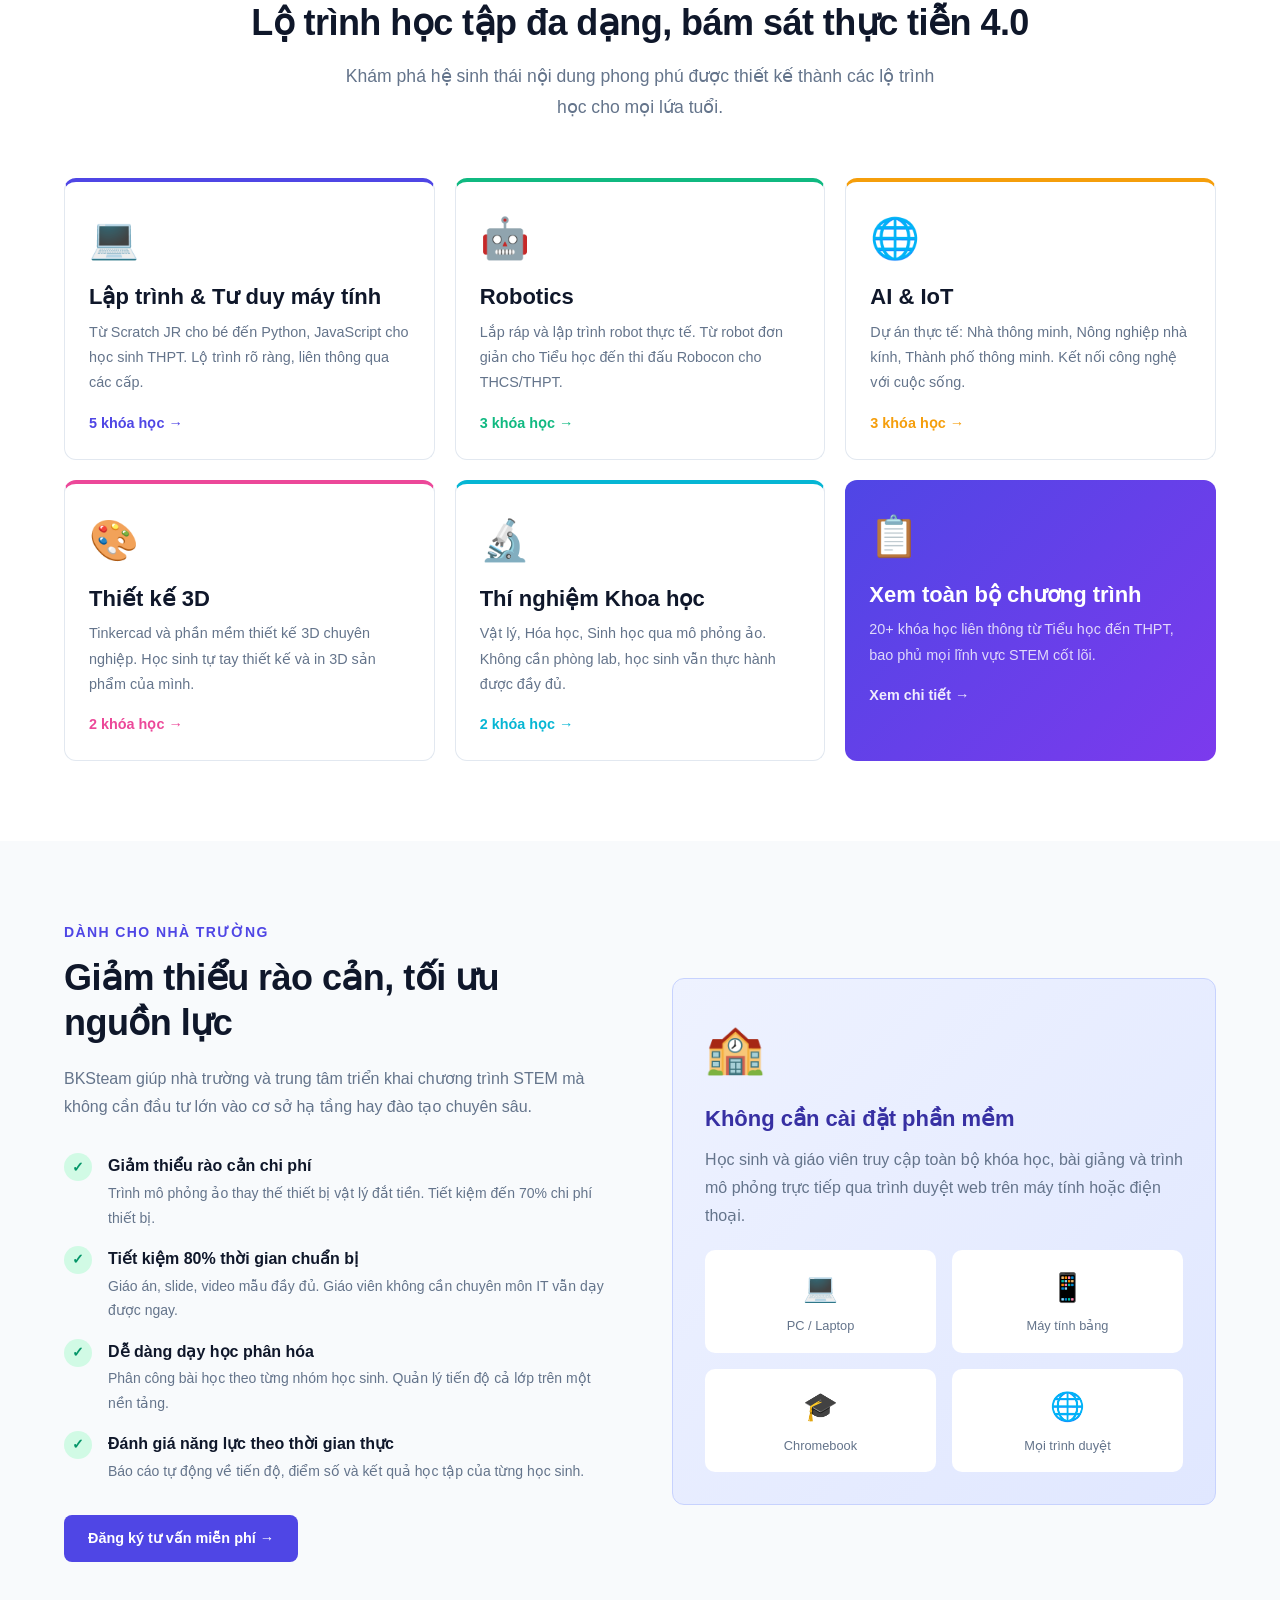
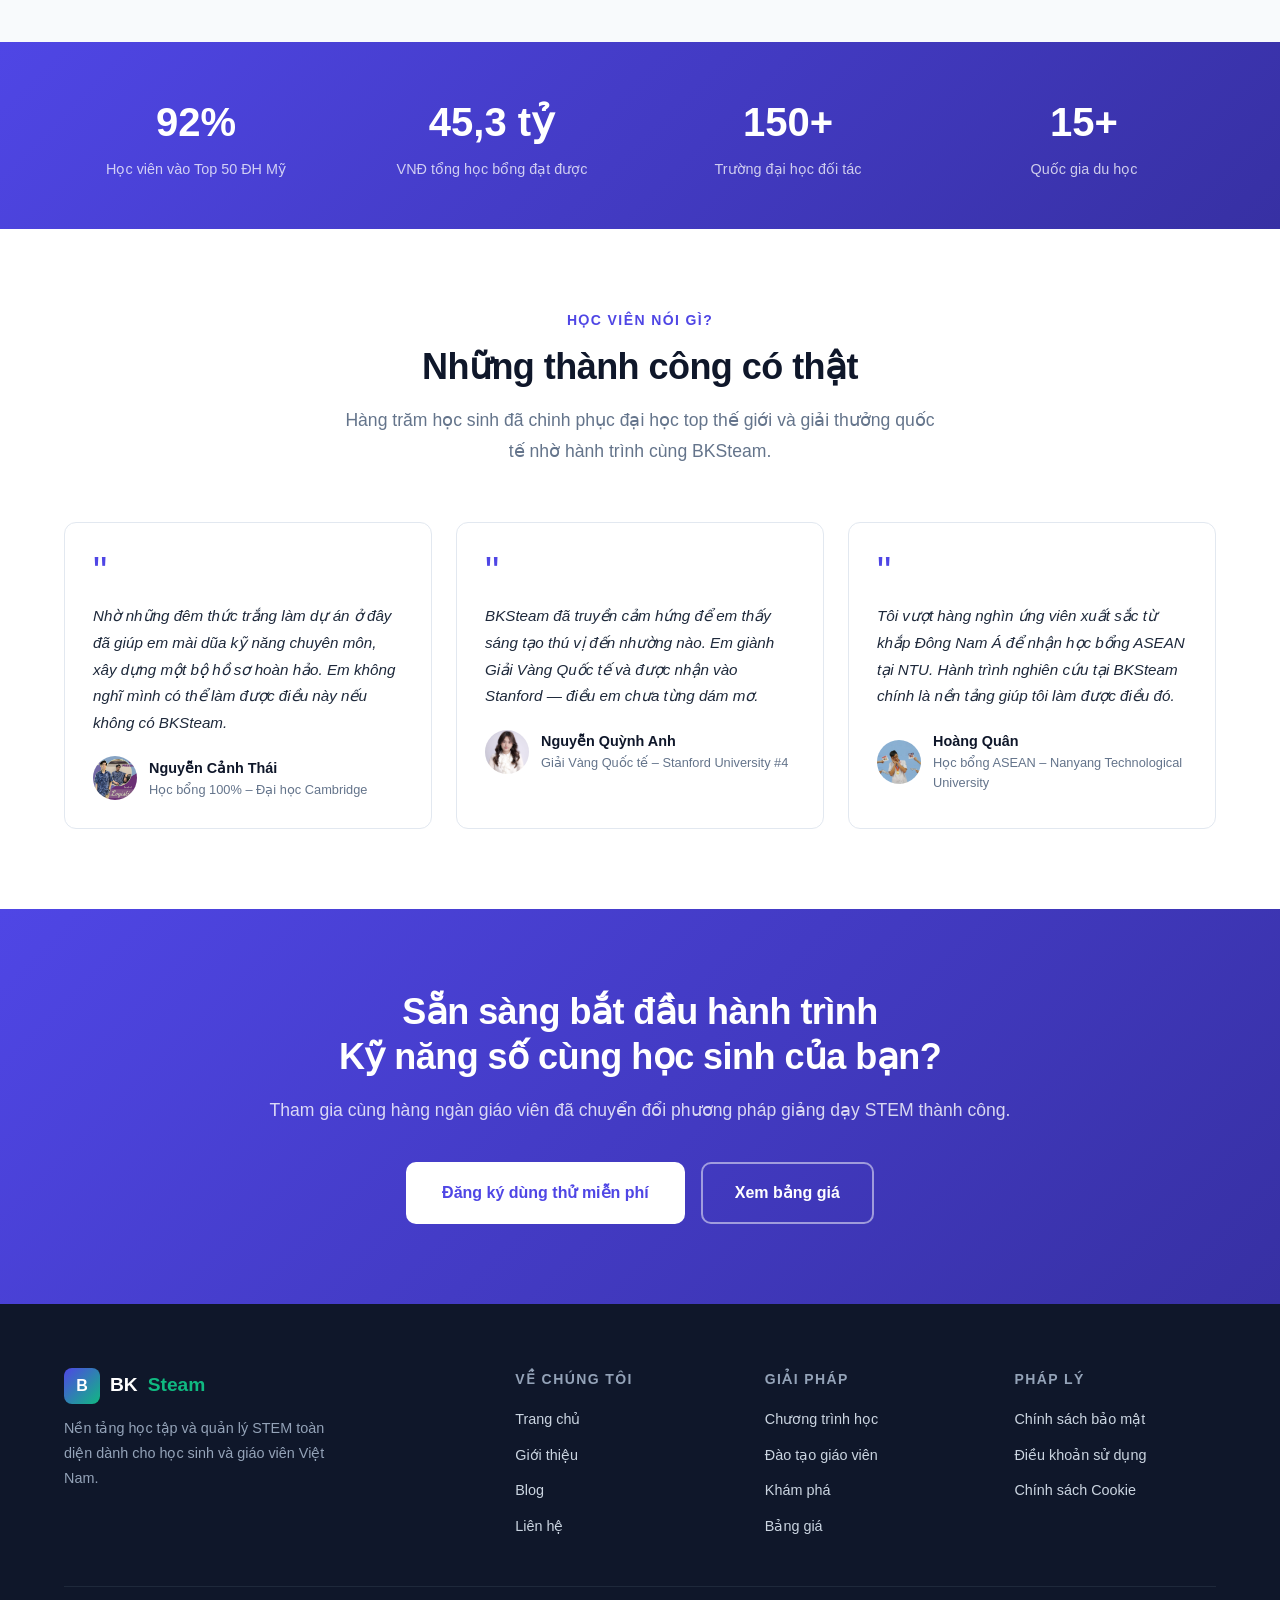
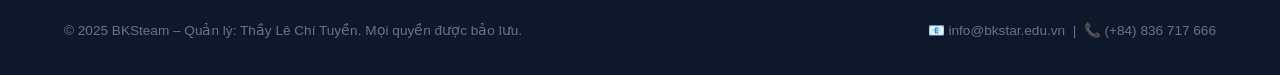
==== commit f4eca460: "feat: add real bkstar images, course preview pages with lesson content - Downloaded 81 images from b" ====
--- a/index.html
+++ b/index.html
@@ -252,7 +252,7 @@
         <div class="testimonial-quote">"</div>
         <p>Nhờ những đêm thức trắng làm dự án ở đây đã giúp em mài dũa kỹ năng chuyên môn, xây dựng một bộ hồ sơ hoàn hảo. Em không nghĩ mình có thể làm được điều này nếu không có BKSteam.</p>
         <div class="testimonial-author">
-          <div class="testimonial-avatar">T</div>
+          <img src="images/bkstar/c29130113ee09fbec6f1-1.jpg" alt="Nguyễn Cảnh Thái" style="width:44px;height:44px;border-radius:50%;object-fit:cover;flex-shrink:0">
           <div>
             <div class="testimonial-name">Nguyễn Cảnh Thái</div>
             <div class="testimonial-role">Học bổng 100% – Đại học Cambridge</div>
@@ -263,7 +263,7 @@
         <div class="testimonial-quote">"</div>
         <p>BKSteam đã truyền cảm hứng để em thấy sáng tạo thú vị đến nhường nào. Em giành Giải Vàng Quốc tế và được nhận vào Stanford — điều em chưa từng dám mơ.</p>
         <div class="testimonial-author">
-          <div class="testimonial-avatar">A</div>
+          <img src="images/bkstar/quynh-anh-e1755318568754-1.jpg" alt="Nguyễn Quỳnh Anh" style="width:44px;height:44px;border-radius:50%;object-fit:cover;flex-shrink:0">
           <div>
             <div class="testimonial-name">Nguyễn Quỳnh Anh</div>
             <div class="testimonial-role">Giải Vàng Quốc tế – Stanford University #4</div>
@@ -274,7 +274,7 @@
         <div class="testimonial-quote">"</div>
         <p>Tôi vượt hàng nghìn ứng viên xuất sắc từ khắp Đông Nam Á để nhận học bổng ASEAN tại NTU. Hành trình nghiên cứu tại BKSteam chính là nền tảng giúp tôi làm được điều đó.</p>
         <div class="testimonial-author">
-          <div class="testimonial-avatar">Q</div>
+          <img src="images/bkstar/19cabe97be661f384677-1.jpg" alt="Hoàng Quân" style="width:44px;height:44px;border-radius:50%;object-fit:cover;flex-shrink:0">
           <div>
             <div class="testimonial-name">Hoàng Quân</div>
             <div class="testimonial-role">Học bổng ASEAN – Nanyang Technological University</div>
